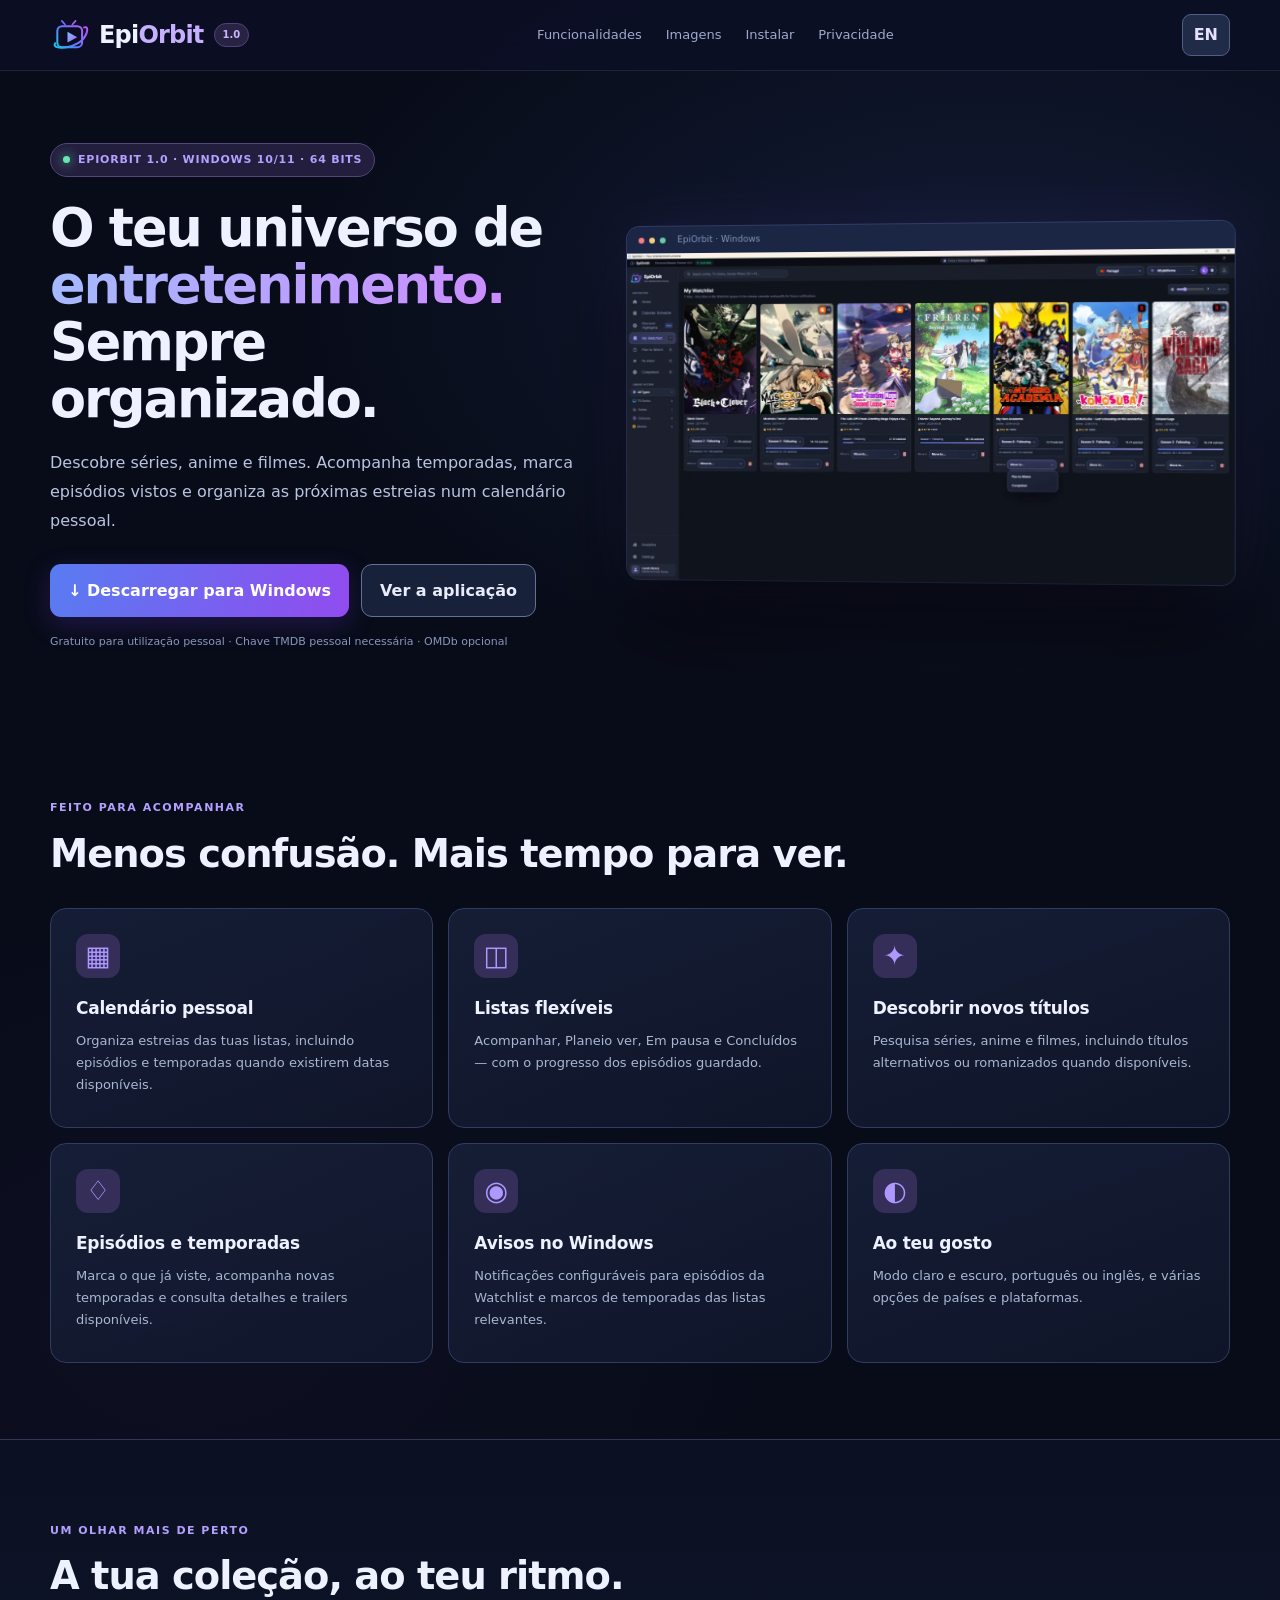
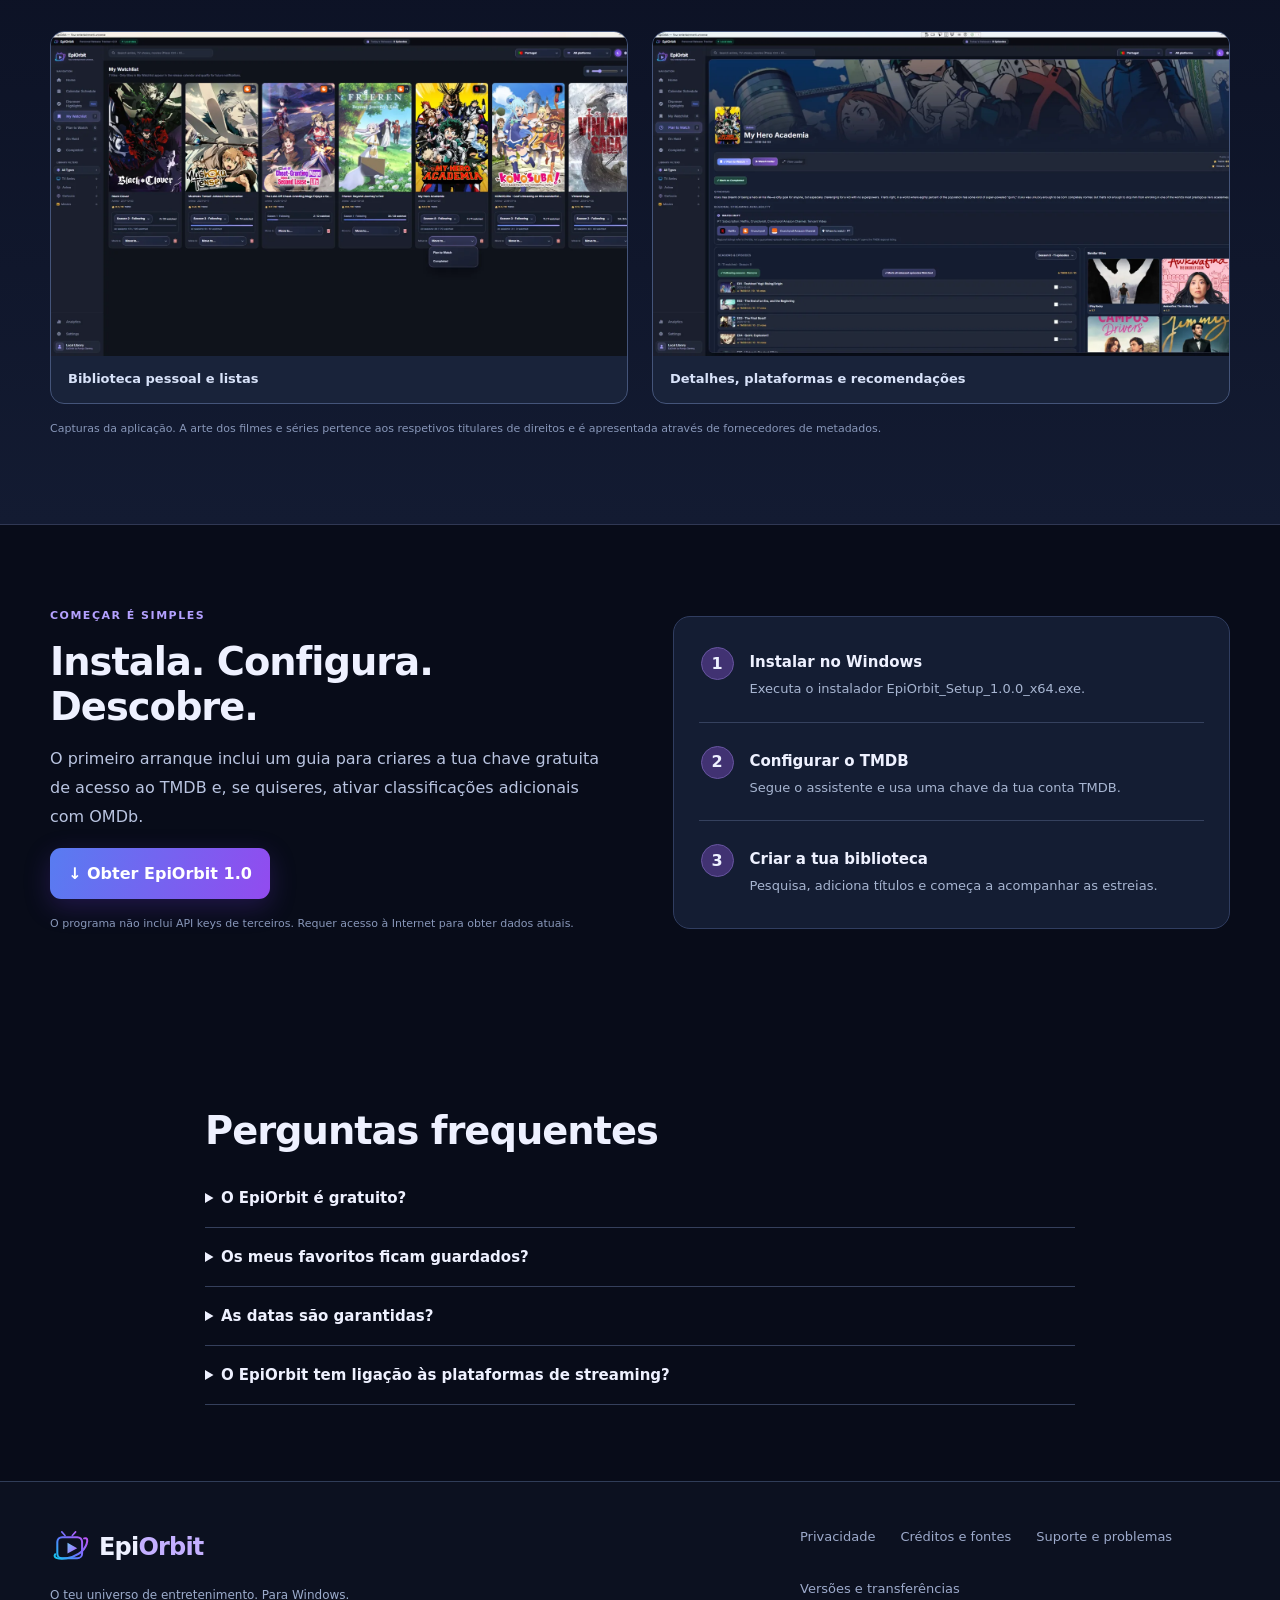
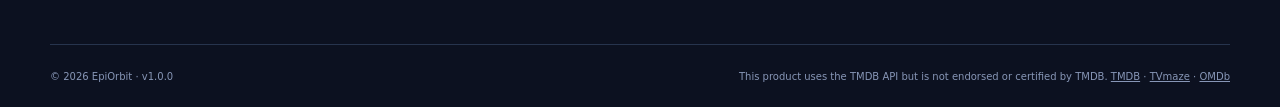
==== site/index.html @ d6f92362 "EpiOrbit 1.0 public landing page" ====
<!doctype html>
<html lang="pt-PT">
<head>
  <meta charset="utf-8">
  <meta name="viewport" content="width=device-width,initial-scale=1">
  <meta name="description" content="EpiOrbit 1.0 — calendário de estreias e organização de séries, anime e filmes para Windows.">
  <meta name="theme-color" content="#0b1021">
  <meta property="og:title" content="EpiOrbit 1.0 — O teu universo de entretenimento">
  <meta property="og:description" content="Séries, anime, filmes e calendário de estreias num só lugar. Para Windows.">
  <meta property="og:type" content="website">
  <meta property="og:image" content="assets/app-1.webp">
  <title>EpiOrbit 1.0 — TV, séries, anime e filmes</title>
  <link rel="icon" href="assets/epiorbit-icon.png">
  <link rel="stylesheet" href="style.css">
</head>
<body>
<a class="skip" href="#main" data-pt="Saltar para o conteúdo" data-en="Skip to content">Saltar para o conteúdo</a>
<header class="header">
  <div class="container bar">
    <a href="./" class="brand" aria-label="EpiOrbit"><img src="assets/epiorbit-mark.svg" alt=""><span>Epi<span class="orbit">Orbit</span></span><span class="vtag">1.0</span></a>
    <nav aria-label="Menu"><a href="#funcionalidades" data-pt="Funcionalidades" data-en="Features">Funcionalidades</a><a href="#galeria" data-pt="Imagens" data-en="Screenshots">Imagens</a><a href="#instalar" data-pt="Instalar" data-en="Install">Instalar</a><a href="privacy.html" data-pt="Privacidade" data-en="Privacy">Privacidade</a></nav>
    <button id="lang" class="lang" aria-label="Switch language">EN</button>
  </div>
</header>
<main id="main">
  <section class="hero container">
    <div class="hero-copy">
      <span class="eyebrow"><span class="dot"></span><span data-pt="EpiOrbit 1.0 · Windows 10/11 · 64 bits" data-en="EpiOrbit 1.0 · Windows 10/11 · 64-bit">EpiOrbit 1.0 · Windows 10/11 · 64 bits</span></span>
      <h1 data-pt="O teu universo de <em>entretenimento.</em> Sempre organizado." data-en="Your entertainment universe. <em>Always organized.</em>">O teu universo de <em>entretenimento.</em> Sempre organizado.</h1>
      <p class="lead" data-pt="Descobre séries, anime e filmes. Acompanha temporadas, marca episódios vistos e organiza as próximas estreias num calendário pessoal." data-en="Discover TV series, anime and movies. Track seasons, mark episodes as watched and organize upcoming releases in your personal calendar.">Descobre séries, anime e filmes. Acompanha temporadas, marca episódios vistos e organiza as próximas estreias num calendário pessoal.</p>
      <div class="cta"><a class="btn primary" id="download" href="https://github.com/pympzhub/epiorbit-download/releases/download/v1.0.0/EpiOrbit_Setup_1.0.0_x64.exe" data-pt="↓ Descarregar para Windows" data-en="↓ Download for Windows">↓ Descarregar para Windows</a><a class="btn ghost" href="#galeria" data-pt="Ver a aplicação" data-en="Explore the app">Ver a aplicação</a></div>
      <p class="secondary" data-pt="Gratuito para utilização pessoal · Chave TMDB pessoal necessária · OMDb opcional" data-en="Free for personal use · Personal TMDB key required · OMDb optional">Gratuito para utilização pessoal · Chave TMDB pessoal necessária · OMDb opcional</p>
    </div>
    <div class="hero-shot"><div class="shot-chrome"><i></i><i></i><i></i><span>EpiOrbit · Windows</span></div><img src="assets/app-1.webp" alt="Captura real do EpiOrbit no modo escuro, com a biblioteca de séries e anime"></div>
  </section>
  <section id="funcionalidades" class="section container">
    <div class="section-head"><span class="section-label" data-pt="FEITO PARA ACOMPANHAR" data-en="BUILT TO KEEP TRACK">FEITO PARA ACOMPANHAR</span><h2 data-pt="Menos confusão. Mais tempo para ver." data-en="Less searching. More watching.">Menos confusão. Mais tempo para ver.</h2></div>
    <div class="features">
      <article><div class="ico">▦</div><h3 data-pt="Calendário pessoal" data-en="Personal calendar">Calendário pessoal</h3><p data-pt="Organiza estreias das tuas listas, incluindo episódios e temporadas quando existirem datas disponíveis." data-en="See upcoming releases from your lists, including episodes and seasons when dates are available.">Organiza estreias das tuas listas, incluindo episódios e temporadas quando existirem datas disponíveis.</p></article>
      <article><div class="ico">◫</div><h3 data-pt="Listas flexíveis" data-en="Flexible lists">Listas flexíveis</h3><p data-pt="Acompanhar, Planeio ver, Em pausa e Concluídos — com o progresso dos episódios guardado." data-en="Watching, Plan to Watch, On Hold and Completed — with your episode progress saved.">Acompanhar, Planeio ver, Em pausa e Concluídos — com o progresso dos episódios guardado.</p></article>
      <article><div class="ico">✦</div><h3 data-pt="Descobrir novos títulos" data-en="Discover new titles">Descobrir novos títulos</h3><p data-pt="Pesquisa séries, anime e filmes, incluindo títulos alternativos ou romanizados quando disponíveis." data-en="Search TV, anime and movies, including alternative and romanized titles when available.">Pesquisa séries, anime e filmes, incluindo títulos alternativos ou romanizados quando disponíveis.</p></article>
      <article><div class="ico">♢</div><h3 data-pt="Episódios e temporadas" data-en="Episodes and seasons">Episódios e temporadas</h3><p data-pt="Marca o que já viste, acompanha novas temporadas e consulta detalhes e trailers disponíveis." data-en="Mark watched episodes, follow new seasons and explore available details and trailers.">Marca o que já viste, acompanha novas temporadas e consulta detalhes e trailers disponíveis.</p></article>
      <article><div class="ico">◉</div><h3 data-pt="Avisos no Windows" data-en="Windows alerts">Avisos no Windows</h3><p data-pt="Notificações configuráveis para episódios da Watchlist e marcos de temporadas das listas relevantes." data-en="Configurable notifications for Watchlist episodes and season milestones in supported lists.">Notificações configuráveis para episódios da Watchlist e marcos de temporadas das listas relevantes.</p></article>
      <article><div class="ico">◐</div><h3 data-pt="Ao teu gosto" data-en="Made for you">Ao teu gosto</h3><p data-pt="Modo claro e escuro, português ou inglês, e várias opções de países e plataformas." data-en="Light and dark modes, Portuguese or English, plus multiple country and platform options.">Modo claro e escuro, português ou inglês, e várias opções de países e plataformas.</p></article>
    </div>
  </section>
  <section id="galeria" class="section showcase"><div class="container"><div class="section-head"><span class="section-label" data-pt="UM OLHAR MAIS DE PERTO" data-en="A CLOSER LOOK">UM OLHAR MAIS DE PERTO</span><h2 data-pt="A tua coleção, ao teu ritmo." data-en="Your collection, your pace.">A tua coleção, ao teu ritmo.</h2></div><div class="gallery"><figure><img src="assets/app-1.webp" alt="Biblioteca no EpiOrbit em modo escuro" loading="lazy"><figcaption data-pt="Biblioteca pessoal e listas" data-en="Your library and lists">Biblioteca pessoal e listas</figcaption></figure><figure><img src="assets/app-2.webp" alt="Detalhes de um título no EpiOrbit, com plataformas e títulos semelhantes" loading="lazy"><figcaption data-pt="Detalhes, plataformas e recomendações" data-en="Details, platforms and recommendations">Detalhes, plataformas e recomendações</figcaption></figure></div><p class="secondary" data-pt="Capturas da aplicação. A arte dos filmes e séries pertence aos respetivos titulares de direitos e é apresentada através de fornecedores de metadados." data-en="App screenshots. Movie and TV artwork belongs to its respective rights holders and is displayed using metadata providers.">Capturas da aplicação. A arte dos filmes e séries pertence aos respetivos titulares de direitos e é apresentada através de fornecedores de metadados.</p></div></section>
  <section id="instalar" class="section container"><div class="install-grid"><div><span class="section-label" data-pt="COMEÇAR É SIMPLES" data-en="GET STARTED">COMEÇAR É SIMPLES</span><h2 data-pt="Instala. Configura. Descobre." data-en="Install. Set up. Discover.">Instala. Configura. Descobre.</h2><p class="lead" data-pt="O primeiro arranque inclui um guia para criares a tua chave gratuita de acesso ao TMDB e, se quiseres, ativar classificações adicionais com OMDb." data-en="First launch includes a guide to get your free TMDB access key and optionally enable extra ratings through OMDb.">O primeiro arranque inclui um guia para criares a tua chave gratuita de acesso ao TMDB e, se quiseres, ativar classificações adicionais com OMDb.</p><a class="btn primary" href="https://github.com/pympzhub/epiorbit-download/releases/download/v1.0.0/EpiOrbit_Setup_1.0.0_x64.exe" data-pt="↓ Obter EpiOrbit 1.0" data-en="↓ Get EpiOrbit 1.0">↓ Obter EpiOrbit 1.0</a><p class="secondary" data-pt="O programa não inclui API keys de terceiros. Requer acesso à Internet para obter dados atuais." data-en="Third-party API keys are not bundled. Internet access is needed for current data.">O programa não inclui API keys de terceiros. Requer acesso à Internet para obter dados atuais.</p></div><ol class="steps"><li><strong data-pt="Instalar no Windows" data-en="Install on Windows">Instalar no Windows</strong><span data-pt="Executa o instalador EpiOrbit_Setup_1.0.0_x64.exe." data-en="Run EpiOrbit_Setup_1.0.0_x64.exe.">Executa o instalador EpiOrbit_Setup_1.0.0_x64.exe.</span></li><li><strong data-pt="Configurar o TMDB" data-en="Set up TMDB">Configurar o TMDB</strong><span data-pt="Segue o assistente e usa uma chave da tua conta TMDB." data-en="Follow the setup guide using a key from your own TMDB account.">Segue o assistente e usa uma chave da tua conta TMDB.</span></li><li><strong data-pt="Criar a tua biblioteca" data-en="Build your library">Criar a tua biblioteca</strong><span data-pt="Pesquisa, adiciona títulos e começa a acompanhar as estreias." data-en="Search, save titles and start tracking releases.">Pesquisa, adiciona títulos e começa a acompanhar as estreias.</span></li></ol></div></section>
  <section class="section container"><div class="faq"><h2 data-pt="Perguntas frequentes" data-en="Frequently asked questions">Perguntas frequentes</h2><details><summary data-pt="O EpiOrbit é gratuito?" data-en="Is EpiOrbit free?">O EpiOrbit é gratuito?</summary><p data-pt="Esta versão é disponibilizada gratuitamente para utilização pessoal e não comercial. O acesso às APIs tem condições próprias; a chave TMDB é criada pelo utilizador." data-en="This version is offered free for personal, non-commercial use. API providers have their own terms; users obtain their own TMDB key.">Esta versão é disponibilizada gratuitamente para utilização pessoal e não comercial. O acesso às APIs tem condições próprias; a chave TMDB é criada pelo utilizador.</p></details><details><summary data-pt="Os meus favoritos ficam guardados?" data-en="Are my lists saved?">Os meus favoritos ficam guardados?</summary><p data-pt="As listas e o progresso são guardados localmente no Windows. É recomendável fazer cópias de segurança antes de mudar de computador." data-en="Lists and progress are stored locally on Windows. Make a backup before switching computers.">As listas e o progresso são guardados localmente no Windows. É recomendável fazer cópias de segurança antes de mudar de computador.</p></details><details><summary data-pt="As datas são garantidas?" data-en="Are release dates guaranteed?">As datas são garantidas?</summary><p data-pt="Não. As datas e a disponibilidade dependem dos fornecedores de dados e podem mudar. O país selecionado não garante acesso ao conteúdo em todas as plataformas." data-en="No. Dates and availability rely on external metadata providers and can change. Selecting a country does not guarantee availability on every platform.">Não. As datas e a disponibilidade dependem dos fornecedores de dados e podem mudar. O país selecionado não garante acesso ao conteúdo em todas as plataformas.</p></details><details><summary data-pt="O EpiOrbit tem ligação às plataformas de streaming?" data-en="Does EpiOrbit connect to streaming subscriptions?">O EpiOrbit tem ligação às plataformas de streaming?</summary><p data-pt="A aplicação mostra informação de disponibilidade, mas não substitui as subscrições, não faz streaming de conteúdos e não contorna restrições regionais." data-en="The app displays availability information, but it does not replace subscriptions, stream content or bypass regional restrictions.">A aplicação mostra informação de disponibilidade, mas não substitui as subscrições, não faz streaming de conteúdos e não contorna restrições regionais.</p></details></div></section>
</main>
<footer class="footer"><div class="container footer-grid"><div><a href="./" class="brand"><img src="assets/epiorbit-mark.svg" alt=""><span>Epi<span class="orbit">Orbit</span></span></a><p data-pt="O teu universo de entretenimento. Para Windows." data-en="Your entertainment universe. For Windows.">O teu universo de entretenimento. Para Windows.</p></div><div class="footer-links"><a href="privacy.html" data-pt="Privacidade" data-en="Privacy">Privacidade</a><a href="credits.html" data-pt="Créditos e fontes" data-en="Credits and sources">Créditos e fontes</a><a href="https://github.com/pympzhub/epiorbit-download/issues" data-pt="Suporte e problemas" data-en="Support and issues">Suporte e problemas</a><a href="https://github.com/pympzhub/epiorbit-download/releases/tag/v1.0.0" data-pt="Versões e transferências" data-en="Releases and downloads">Versões e transferências</a></div></div><div class="container bottom"><small>© 2026 EpiOrbit · v1.0.0</small><small>This product uses the TMDB API but is not endorsed or certified by TMDB. <a href="https://www.themoviedb.org">TMDB</a> · <a href="https://www.tvmaze.com/api">TVmaze</a> · <a href="https://www.omdbapi.com/">OMDb</a></small></div></footer>
<script src="main.js"></script>
</body></html>
---- site/style.css ----
:root{--bg:#080c19;--surface:#121a30;--surface2:#1a2340;--border:#303d60;--text:#eef1ff;--muted:#9daacb;--violet:#a475ff;--blue:#648cff;--green:#66e8b3}*{box-sizing:border-box}html{scroll-behavior:smooth}body{margin:0;font-family:Inter,system-ui,-apple-system,'Segoe UI',sans-serif;color:var(--text);background:radial-gradient(ellipse 700px 400px at 77% 9%,#23315d65,transparent),radial-gradient(ellipse 600px 420px at 15% 40%,#241a4433,transparent),var(--bg);line-height:1.6}a{color:inherit;text-decoration:none}button{font:inherit;cursor:pointer}.container{width:min(1180px,calc(100% - 44px));margin:auto}.skip{position:absolute;left:-10000px}.skip:focus{left:20px;top:20px;z-index:100;background:white;color:black;padding:12px}.header{position:sticky;top:0;z-index:30;background:#0c1025ed;border-bottom:1px solid #ffffff16;backdrop-filter:blur(18px)}.bar{height:70px;display:flex;justify-content:space-between;align-items:center;gap:28px}.brand{display:inline-flex;align-items:center;gap:10px;font-size:24px;font-weight:800;letter-spacing:-.8px;white-space:nowrap}.brand img{width:39px;height:39px;object-fit:contain}.orbit{color:#c4b0ff}.vtag{font-size:10px;padding:3px 8px;border:1px solid #4c4478;border-radius:50px;background:#292343;color:#c9b6ff;letter-spacing:0}nav{display:flex;gap:24px}nav a,.footer-links a{font-size:13px;color:var(--muted)}nav a:hover,.footer-links a:hover{color:#fff}.lang{background:#202b48;color:#e6e0ff;border:1px solid #515d85;border-radius:9px;padding:7px 11px;font-weight:750}.hero{min-height:565px;padding-top:72px;padding-bottom:55px;display:grid;grid-template-columns:1fr 1.15fr;align-items:center;gap:42px}.eyebrow,.section-label{color:#b4a1ff;text-transform:uppercase;letter-spacing:1.5px;font-weight:750;font-size:11px}.eyebrow{display:inline-flex;align-items:center;gap:8px;border:1px solid #514676;background:#241e3e;padding:7px 12px;border-radius:30px;letter-spacing:.8px}.dot{width:7px;height:7px;background:var(--green);box-shadow:0 0 12px var(--green);border-radius:50%}h1{font-size:clamp(38px,4.1vw,65px);line-height:1.09;letter-spacing:-2px;margin:22px 0 22px}h1 em{font-style:normal;background:linear-gradient(110deg,#a3bbff,#cd8aff);background-clip:text;-webkit-background-clip:text;color:transparent}h2{font-size:clamp(27px,3vw,41px);line-height:1.18;letter-spacing:-1px;margin:12px 0 16px}h3{letter-spacing:-.25px}.lead{color:#b9c4e0;font-size:16px;line-height:1.8;max-width:600px}.cta{display:flex;gap:12px;flex-wrap:wrap;margin:28px 0 12px}.btn{border-radius:11px;padding:13px 18px;font-weight:760;display:inline-flex;align-items:center;justify-content:center;gap:8px;min-height:47px}.btn.primary{background:linear-gradient(108deg,#587cf1,#924bef);color:white;box-shadow:0 8px 26px #6434cf44}.btn.primary:hover{filter:brightness(1.15)}.btn.ghost{border:1px solid #637293;background:#17213a;color:#e9ecfc}.btn.ghost:hover{background:#263457}.secondary{font-size:11px;color:#8897b9;margin-top:16px}.hero-shot{position:relative;transform:perspective(1200px) rotateY(-4deg);box-shadow:0 45px 85px #0009,0 0 0 1px #586bb077,0 0 65px #5d4db52c;border-radius:13px;overflow:hidden;background:#111a30}.hero-shot img{width:100%;display:block;max-height:395px;object-fit:cover;object-position:0 0}.shot-chrome{height:27px;display:flex;align-items:center;gap:5px;padding:0 12px;background:#1b2644;color:#8595b9;font-size:9px}.shot-chrome i{width:6px;height:6px;border-radius:50%;background:#8191b7}.shot-chrome i:first-child{background:#fa7c86}.shot-chrome i:nth-child(2){background:#f7cd7d}.shot-chrome i:nth-child(3){background:#6ccba1}.shot-chrome span{margin-left:7px}.section{padding-top:76px;padding-bottom:76px}.section-head{margin-bottom:32px}.features{display:grid;grid-template-columns:repeat(3,minmax(0,1fr));gap:15px}.features article{background:linear-gradient(160deg,#1a2440bb,#11182ebf);border:1px solid var(--border);border-radius:16px;padding:25px;min-height:220px}.features article:hover{border-color:#786cb1}.ico{font-size:27px;color:#ae98ff;display:flex;width:44px;height:44px;align-items:center;justify-content:center;background:#342e59;border-radius:12px}.features h3{margin:17px 0 8px;font-size:17px}.features p{color:#a9b7d1;font-size:13px;line-height:1.7;margin:0}.showcase{background:linear-gradient(180deg,#0b1022,#131b32);border-top:1px solid #303854;border-bottom:1px solid #303854}.gallery{display:grid;grid-template-columns:1fr 1fr;gap:24px}.gallery figure{border:1px solid #445479;border-radius:14px;overflow:hidden;background:#19233a;margin:0}.gallery img{width:100%;aspect-ratio:16/9;object-fit:cover;object-position:top left;display:block}.gallery figcaption{font-weight:650;color:#d8e2f9;font-size:13px;padding:13px 17px}.install-grid{display:grid;grid-template-columns:1fr 1fr;gap:65px;align-items:center}.steps{list-style:none;margin:0;padding:25px;background:#141d33;border:1px solid var(--border);border-radius:17px;counter-reset:step}.steps li{counter-increment:step;display:flex;flex-direction:column;position:relative;padding:8px 4px 22px 51px;margin:0 0 18px;border-bottom:1px solid #35415e}.steps li:last-child{margin:0;padding-bottom:6px;border:0}.steps li:before{content:counter(step);position:absolute;top:5px;left:2px;border:1px solid #6855a1;background:#413272;width:31px;height:31px;border-radius:50%;display:grid;place-items:center;font-weight:750}.steps strong{font-size:15px}.steps span{font-size:13px;color:#a7b5d1;margin-top:5px}.faq{max-width:870px;margin:0 auto}.faq details{border-bottom:1px solid #35405c;padding:17px 0}.faq summary{cursor:pointer;font-size:15px;font-weight:650}.faq p{color:#abbad5;font-size:13px;line-height:1.8}.footer{border-top:1px solid #303d58;background:#0c1120;padding:45px 0 22px}.footer-grid{display:flex;justify-content:space-between;gap:40px}.footer-grid p{font-size:12px;color:#9caccc}.footer-links{display:flex;align-items:flex-start;flex-wrap:wrap;gap:14px 25px;max-width:430px}.bottom{padding-top:24px;margin-top:27px;border-top:1px solid #27344d;display:flex;justify-content:space-between;gap:16px;color:#8796b6;flex-wrap:wrap}.bottom small{font-size:10px}.bottom a{text-decoration:underline}.legal{max-width:900px;margin:55px auto 90px;padding:0 25px}.legal section{margin-top:30px;padding:25px;border:1px solid #374365;background:#161f36;border-radius:13px}.legal p,.legal li{font-size:14px;color:#b6c1df;line-height:1.8}.legal a{color:#b6a5ff;text-decoration:underline}.legal h2{font-size:21px}.callout{padding:13px;background:#29223b;border:1px solid #5a4778;border-radius:8px}.backlink{font-size:13px;color:#bdaaff}@media(max-width:980px){.bar{gap:14px}nav{gap:10px}nav a{font-size:11px}.hero{grid-template-columns:1fr;padding-top:45px}.hero-shot{transform:none}.features{grid-template-columns:repeat(2,minmax(0,1fr))}.install-grid{gap:25px}}@media(max-width:640px){.container{width:min(100% - 30px,1180px)}.bar{height:auto;min-height:63px;flex-wrap:wrap;padding:10px 0}nav{order:3;width:100%;overflow:auto;white-space:nowrap;padding:5px 0;gap:15px}.hero{padding:45px 0}.features,.gallery,.install-grid{grid-template-columns:1fr}.features article{min-height:0;padding:20px}.section{padding:48px 0}.hero-shot img{max-height:300px}.footer-grid{flex-direction:column}.footer-links{gap:12px}.btn{width:100%}.cta{flex-direction:column}}
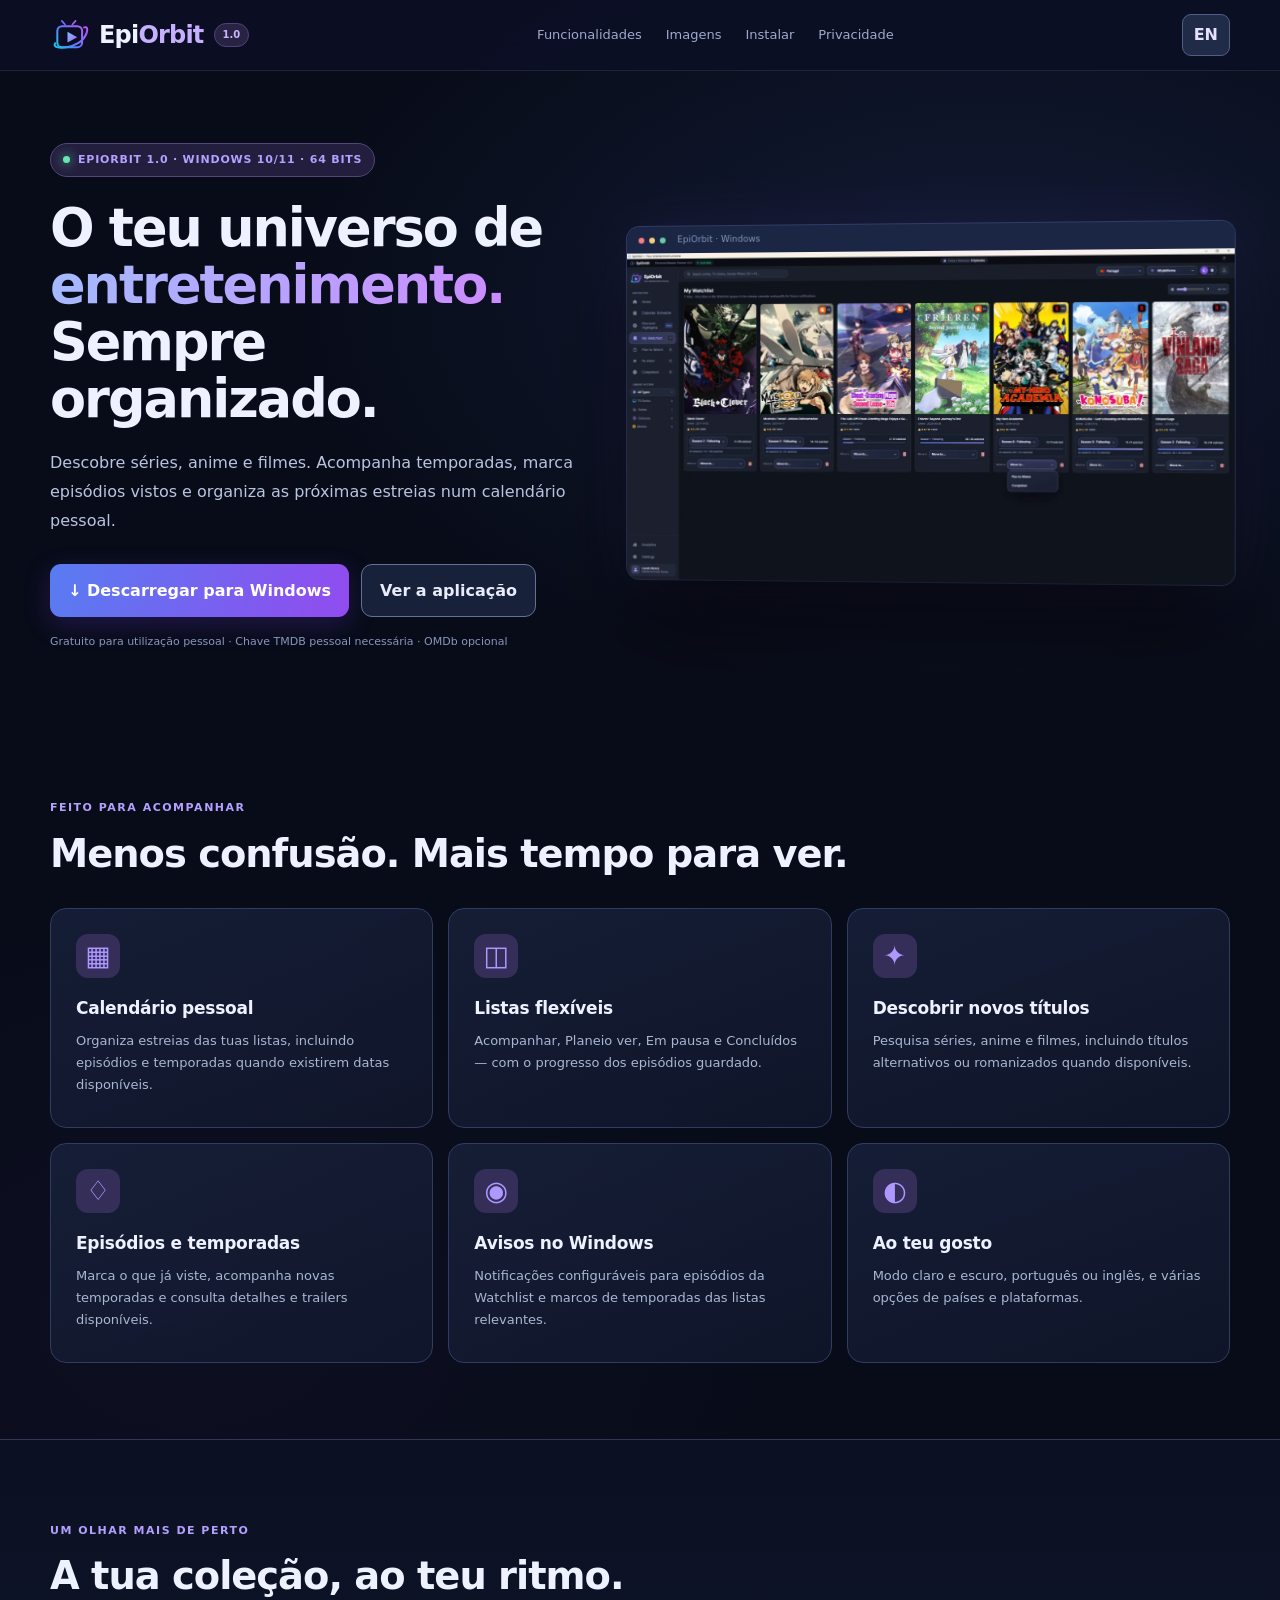
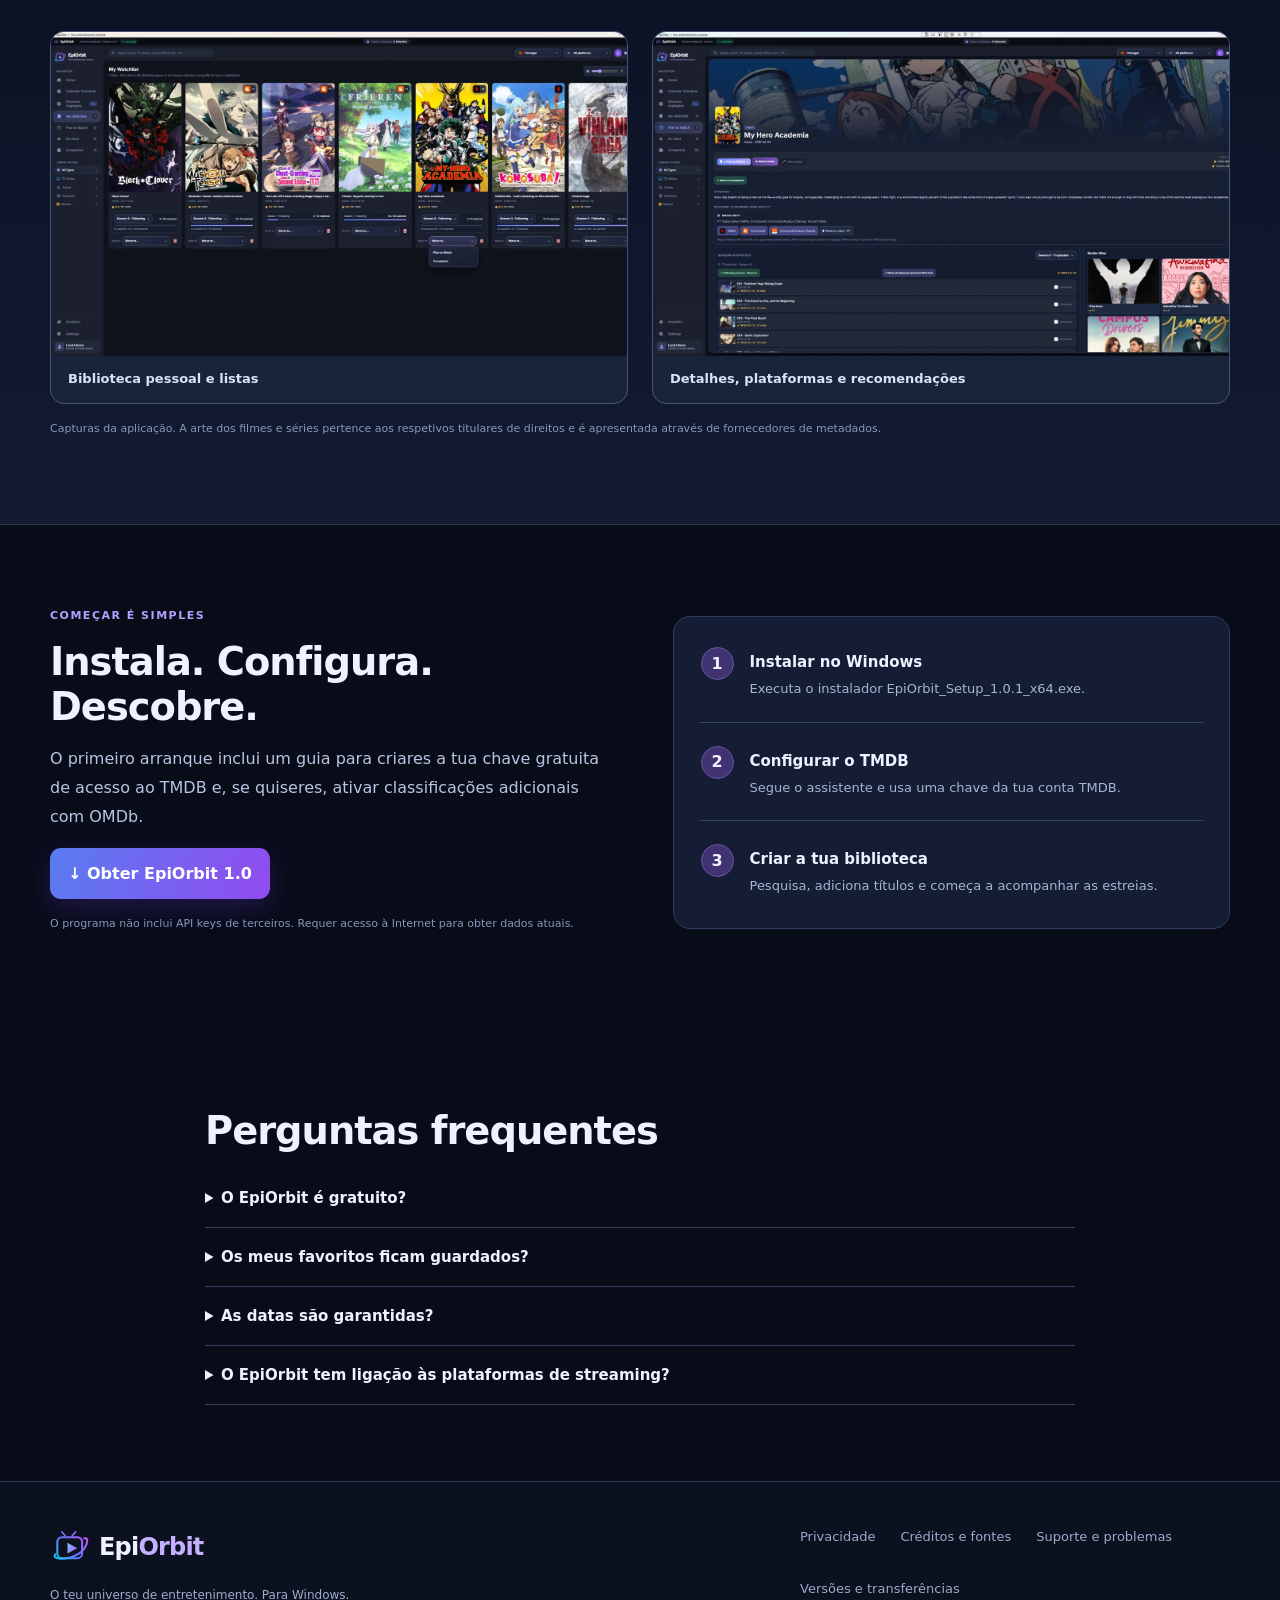
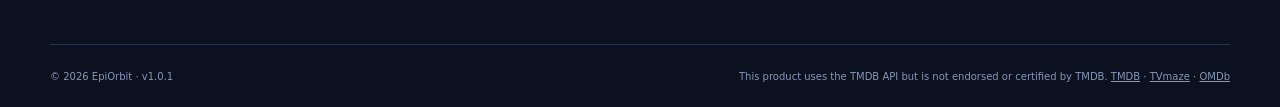
==== commit 9fb554dd: "EpiOrbit 1.0.1 (windows): pagina, notas e documentacao" ====
--- a/site/index.html
+++ b/site/index.html
@@ -1,53 +1,53 @@
-<!doctype html>
-<html lang="pt-PT">
-<head>
-  <meta charset="utf-8">
-  <meta name="viewport" content="width=device-width,initial-scale=1">
-  <meta name="description" content="EpiOrbit 1.0 — calendário de estreias e organização de séries, anime e filmes para Windows.">
-  <meta name="theme-color" content="#0b1021">
-  <meta property="og:title" content="EpiOrbit 1.0 — O teu universo de entretenimento">
-  <meta property="og:description" content="Séries, anime, filmes e calendário de estreias num só lugar. Para Windows.">
-  <meta property="og:type" content="website">
-  <meta property="og:image" content="assets/app-1.webp">
-  <title>EpiOrbit 1.0 — TV, séries, anime e filmes</title>
-  <link rel="icon" href="assets/epiorbit-icon.png">
-  <link rel="stylesheet" href="style.css">
-</head>
-<body>
-<a class="skip" href="#main" data-pt="Saltar para o conteúdo" data-en="Skip to content">Saltar para o conteúdo</a>
-<header class="header">
-  <div class="container bar">
-    <a href="./" class="brand" aria-label="EpiOrbit"><img src="assets/epiorbit-mark.svg" alt=""><span>Epi<span class="orbit">Orbit</span></span><span class="vtag">1.0</span></a>
-    <nav aria-label="Menu"><a href="#funcionalidades" data-pt="Funcionalidades" data-en="Features">Funcionalidades</a><a href="#galeria" data-pt="Imagens" data-en="Screenshots">Imagens</a><a href="#instalar" data-pt="Instalar" data-en="Install">Instalar</a><a href="privacy.html" data-pt="Privacidade" data-en="Privacy">Privacidade</a></nav>
-    <button id="lang" class="lang" aria-label="Switch language">EN</button>
-  </div>
-</header>
-<main id="main">
-  <section class="hero container">
-    <div class="hero-copy">
-      <span class="eyebrow"><span class="dot"></span><span data-pt="EpiOrbit 1.0 · Windows 10/11 · 64 bits" data-en="EpiOrbit 1.0 · Windows 10/11 · 64-bit">EpiOrbit 1.0 · Windows 10/11 · 64 bits</span></span>
-      <h1 data-pt="O teu universo de <em>entretenimento.</em> Sempre organizado." data-en="Your entertainment universe. <em>Always organized.</em>">O teu universo de <em>entretenimento.</em> Sempre organizado.</h1>
-      <p class="lead" data-pt="Descobre séries, anime e filmes. Acompanha temporadas, marca episódios vistos e organiza as próximas estreias num calendário pessoal." data-en="Discover TV series, anime and movies. Track seasons, mark episodes as watched and organize upcoming releases in your personal calendar.">Descobre séries, anime e filmes. Acompanha temporadas, marca episódios vistos e organiza as próximas estreias num calendário pessoal.</p>
-      <div class="cta"><a class="btn primary" id="download" href="https://github.com/pympzhub/epiorbit-download/releases/download/v1.0.0/EpiOrbit_Setup_1.0.0_x64.exe" data-pt="↓ Descarregar para Windows" data-en="↓ Download for Windows">↓ Descarregar para Windows</a><a class="btn ghost" href="#galeria" data-pt="Ver a aplicação" data-en="Explore the app">Ver a aplicação</a></div>
-      <p class="secondary" data-pt="Gratuito para utilização pessoal · Chave TMDB pessoal necessária · OMDb opcional" data-en="Free for personal use · Personal TMDB key required · OMDb optional">Gratuito para utilização pessoal · Chave TMDB pessoal necessária · OMDb opcional</p>
-    </div>
-    <div class="hero-shot"><div class="shot-chrome"><i></i><i></i><i></i><span>EpiOrbit · Windows</span></div><img src="assets/app-1.webp" alt="Captura real do EpiOrbit no modo escuro, com a biblioteca de séries e anime"></div>
-  </section>
-  <section id="funcionalidades" class="section container">
-    <div class="section-head"><span class="section-label" data-pt="FEITO PARA ACOMPANHAR" data-en="BUILT TO KEEP TRACK">FEITO PARA ACOMPANHAR</span><h2 data-pt="Menos confusão. Mais tempo para ver." data-en="Less searching. More watching.">Menos confusão. Mais tempo para ver.</h2></div>
-    <div class="features">
-      <article><div class="ico">▦</div><h3 data-pt="Calendário pessoal" data-en="Personal calendar">Calendário pessoal</h3><p data-pt="Organiza estreias das tuas listas, incluindo episódios e temporadas quando existirem datas disponíveis." data-en="See upcoming releases from your lists, including episodes and seasons when dates are available.">Organiza estreias das tuas listas, incluindo episódios e temporadas quando existirem datas disponíveis.</p></article>
-      <article><div class="ico">◫</div><h3 data-pt="Listas flexíveis" data-en="Flexible lists">Listas flexíveis</h3><p data-pt="Acompanhar, Planeio ver, Em pausa e Concluídos — com o progresso dos episódios guardado." data-en="Watching, Plan to Watch, On Hold and Completed — with your episode progress saved.">Acompanhar, Planeio ver, Em pausa e Concluídos — com o progresso dos episódios guardado.</p></article>
-      <article><div class="ico">✦</div><h3 data-pt="Descobrir novos títulos" data-en="Discover new titles">Descobrir novos títulos</h3><p data-pt="Pesquisa séries, anime e filmes, incluindo títulos alternativos ou romanizados quando disponíveis." data-en="Search TV, anime and movies, including alternative and romanized titles when available.">Pesquisa séries, anime e filmes, incluindo títulos alternativos ou romanizados quando disponíveis.</p></article>
-      <article><div class="ico">♢</div><h3 data-pt="Episódios e temporadas" data-en="Episodes and seasons">Episódios e temporadas</h3><p data-pt="Marca o que já viste, acompanha novas temporadas e consulta detalhes e trailers disponíveis." data-en="Mark watched episodes, follow new seasons and explore available details and trailers.">Marca o que já viste, acompanha novas temporadas e consulta detalhes e trailers disponíveis.</p></article>
-      <article><div class="ico">◉</div><h3 data-pt="Avisos no Windows" data-en="Windows alerts">Avisos no Windows</h3><p data-pt="Notificações configuráveis para episódios da Watchlist e marcos de temporadas das listas relevantes." data-en="Configurable notifications for Watchlist episodes and season milestones in supported lists.">Notificações configuráveis para episódios da Watchlist e marcos de temporadas das listas relevantes.</p></article>
-      <article><div class="ico">◐</div><h3 data-pt="Ao teu gosto" data-en="Made for you">Ao teu gosto</h3><p data-pt="Modo claro e escuro, português ou inglês, e várias opções de países e plataformas." data-en="Light and dark modes, Portuguese or English, plus multiple country and platform options.">Modo claro e escuro, português ou inglês, e várias opções de países e plataformas.</p></article>
-    </div>
-  </section>
-  <section id="galeria" class="section showcase"><div class="container"><div class="section-head"><span class="section-label" data-pt="UM OLHAR MAIS DE PERTO" data-en="A CLOSER LOOK">UM OLHAR MAIS DE PERTO</span><h2 data-pt="A tua coleção, ao teu ritmo." data-en="Your collection, your pace.">A tua coleção, ao teu ritmo.</h2></div><div class="gallery"><figure><img src="assets/app-1.webp" alt="Biblioteca no EpiOrbit em modo escuro" loading="lazy"><figcaption data-pt="Biblioteca pessoal e listas" data-en="Your library and lists">Biblioteca pessoal e listas</figcaption></figure><figure><img src="assets/app-2.webp" alt="Detalhes de um título no EpiOrbit, com plataformas e títulos semelhantes" loading="lazy"><figcaption data-pt="Detalhes, plataformas e recomendações" data-en="Details, platforms and recommendations">Detalhes, plataformas e recomendações</figcaption></figure></div><p class="secondary" data-pt="Capturas da aplicação. A arte dos filmes e séries pertence aos respetivos titulares de direitos e é apresentada através de fornecedores de metadados." data-en="App screenshots. Movie and TV artwork belongs to its respective rights holders and is displayed using metadata providers.">Capturas da aplicação. A arte dos filmes e séries pertence aos respetivos titulares de direitos e é apresentada através de fornecedores de metadados.</p></div></section>
-  <section id="instalar" class="section container"><div class="install-grid"><div><span class="section-label" data-pt="COMEÇAR É SIMPLES" data-en="GET STARTED">COMEÇAR É SIMPLES</span><h2 data-pt="Instala. Configura. Descobre." data-en="Install. Set up. Discover.">Instala. Configura. Descobre.</h2><p class="lead" data-pt="O primeiro arranque inclui um guia para criares a tua chave gratuita de acesso ao TMDB e, se quiseres, ativar classificações adicionais com OMDb." data-en="First launch includes a guide to get your free TMDB access key and optionally enable extra ratings through OMDb.">O primeiro arranque inclui um guia para criares a tua chave gratuita de acesso ao TMDB e, se quiseres, ativar classificações adicionais com OMDb.</p><a class="btn primary" href="https://github.com/pympzhub/epiorbit-download/releases/download/v1.0.0/EpiOrbit_Setup_1.0.0_x64.exe" data-pt="↓ Obter EpiOrbit 1.0" data-en="↓ Get EpiOrbit 1.0">↓ Obter EpiOrbit 1.0</a><p class="secondary" data-pt="O programa não inclui API keys de terceiros. Requer acesso à Internet para obter dados atuais." data-en="Third-party API keys are not bundled. Internet access is needed for current data.">O programa não inclui API keys de terceiros. Requer acesso à Internet para obter dados atuais.</p></div><ol class="steps"><li><strong data-pt="Instalar no Windows" data-en="Install on Windows">Instalar no Windows</strong><span data-pt="Executa o instalador EpiOrbit_Setup_1.0.0_x64.exe." data-en="Run EpiOrbit_Setup_1.0.0_x64.exe.">Executa o instalador EpiOrbit_Setup_1.0.0_x64.exe.</span></li><li><strong data-pt="Configurar o TMDB" data-en="Set up TMDB">Configurar o TMDB</strong><span data-pt="Segue o assistente e usa uma chave da tua conta TMDB." data-en="Follow the setup guide using a key from your own TMDB account.">Segue o assistente e usa uma chave da tua conta TMDB.</span></li><li><strong data-pt="Criar a tua biblioteca" data-en="Build your library">Criar a tua biblioteca</strong><span data-pt="Pesquisa, adiciona títulos e começa a acompanhar as estreias." data-en="Search, save titles and start tracking releases.">Pesquisa, adiciona títulos e começa a acompanhar as estreias.</span></li></ol></div></section>
-  <section class="section container"><div class="faq"><h2 data-pt="Perguntas frequentes" data-en="Frequently asked questions">Perguntas frequentes</h2><details><summary data-pt="O EpiOrbit é gratuito?" data-en="Is EpiOrbit free?">O EpiOrbit é gratuito?</summary><p data-pt="Esta versão é disponibilizada gratuitamente para utilização pessoal e não comercial. O acesso às APIs tem condições próprias; a chave TMDB é criada pelo utilizador." data-en="This version is offered free for personal, non-commercial use. API providers have their own terms; users obtain their own TMDB key.">Esta versão é disponibilizada gratuitamente para utilização pessoal e não comercial. O acesso às APIs tem condições próprias; a chave TMDB é criada pelo utilizador.</p></details><details><summary data-pt="Os meus favoritos ficam guardados?" data-en="Are my lists saved?">Os meus favoritos ficam guardados?</summary><p data-pt="As listas e o progresso são guardados localmente no Windows. É recomendável fazer cópias de segurança antes de mudar de computador." data-en="Lists and progress are stored locally on Windows. Make a backup before switching computers.">As listas e o progresso são guardados localmente no Windows. É recomendável fazer cópias de segurança antes de mudar de computador.</p></details><details><summary data-pt="As datas são garantidas?" data-en="Are release dates guaranteed?">As datas são garantidas?</summary><p data-pt="Não. As datas e a disponibilidade dependem dos fornecedores de dados e podem mudar. O país selecionado não garante acesso ao conteúdo em todas as plataformas." data-en="No. Dates and availability rely on external metadata providers and can change. Selecting a country does not guarantee availability on every platform.">Não. As datas e a disponibilidade dependem dos fornecedores de dados e podem mudar. O país selecionado não garante acesso ao conteúdo em todas as plataformas.</p></details><details><summary data-pt="O EpiOrbit tem ligação às plataformas de streaming?" data-en="Does EpiOrbit connect to streaming subscriptions?">O EpiOrbit tem ligação às plataformas de streaming?</summary><p data-pt="A aplicação mostra informação de disponibilidade, mas não substitui as subscrições, não faz streaming de conteúdos e não contorna restrições regionais." data-en="The app displays availability information, but it does not replace subscriptions, stream content or bypass regional restrictions.">A aplicação mostra informação de disponibilidade, mas não substitui as subscrições, não faz streaming de conteúdos e não contorna restrições regionais.</p></details></div></section>
-</main>
-<footer class="footer"><div class="container footer-grid"><div><a href="./" class="brand"><img src="assets/epiorbit-mark.svg" alt=""><span>Epi<span class="orbit">Orbit</span></span></a><p data-pt="O teu universo de entretenimento. Para Windows." data-en="Your entertainment universe. For Windows.">O teu universo de entretenimento. Para Windows.</p></div><div class="footer-links"><a href="privacy.html" data-pt="Privacidade" data-en="Privacy">Privacidade</a><a href="credits.html" data-pt="Créditos e fontes" data-en="Credits and sources">Créditos e fontes</a><a href="https://github.com/pympzhub/epiorbit-download/issues" data-pt="Suporte e problemas" data-en="Support and issues">Suporte e problemas</a><a href="https://github.com/pympzhub/epiorbit-download/releases/tag/v1.0.0" data-pt="Versões e transferências" data-en="Releases and downloads">Versões e transferências</a></div></div><div class="container bottom"><small>© 2026 EpiOrbit · v1.0.0</small><small>This product uses the TMDB API but is not endorsed or certified by TMDB. <a href="https://www.themoviedb.org">TMDB</a> · <a href="https://www.tvmaze.com/api">TVmaze</a> · <a href="https://www.omdbapi.com/">OMDb</a></small></div></footer>
-<script src="main.js"></script>
-</body></html>
+<!doctype html>
+<html lang="pt-PT">
+<head>
+  <meta charset="utf-8">
+  <meta name="viewport" content="width=device-width,initial-scale=1">
+  <meta name="description" content="EpiOrbit 1.0 — calendário de estreias e organização de séries, anime e filmes para Windows.">
+  <meta name="theme-color" content="#0b1021">
+  <meta property="og:title" content="EpiOrbit 1.0 — O teu universo de entretenimento">
+  <meta property="og:description" content="Séries, anime, filmes e calendário de estreias num só lugar. Para Windows.">
+  <meta property="og:type" content="website">
+  <meta property="og:image" content="assets/app-1.webp">
+  <title>EpiOrbit 1.0 — TV, séries, anime e filmes</title>
+  <link rel="icon" href="assets/epiorbit-icon.png">
+  <link rel="stylesheet" href="style.css">
+</head>
+<body>
+<a class="skip" href="#main" data-pt="Saltar para o conteúdo" data-en="Skip to content">Saltar para o conteúdo</a>
+<header class="header">
+  <div class="container bar">
+    <a href="./" class="brand" aria-label="EpiOrbit"><img src="assets/epiorbit-mark.svg" alt=""><span>Epi<span class="orbit">Orbit</span></span><span class="vtag">1.0</span></a>
+    <nav aria-label="Menu"><a href="#funcionalidades" data-pt="Funcionalidades" data-en="Features">Funcionalidades</a><a href="#galeria" data-pt="Imagens" data-en="Screenshots">Imagens</a><a href="#instalar" data-pt="Instalar" data-en="Install">Instalar</a><a href="privacy.html" data-pt="Privacidade" data-en="Privacy">Privacidade</a></nav>
+    <button id="lang" class="lang" aria-label="Switch language">EN</button>
+  </div>
+</header>
+<main id="main">
+  <section class="hero container">
+    <div class="hero-copy">
+      <span class="eyebrow"><span class="dot"></span><span data-pt="EpiOrbit 1.0 · Windows 10/11 · 64 bits" data-en="EpiOrbit 1.0 · Windows 10/11 · 64-bit">EpiOrbit 1.0 · Windows 10/11 · 64 bits</span></span>
+      <h1 data-pt="O teu universo de <em>entretenimento.</em> Sempre organizado." data-en="Your entertainment universe. <em>Always organized.</em>">O teu universo de <em>entretenimento.</em> Sempre organizado.</h1>
+      <p class="lead" data-pt="Descobre séries, anime e filmes. Acompanha temporadas, marca episódios vistos e organiza as próximas estreias num calendário pessoal." data-en="Discover TV series, anime and movies. Track seasons, mark episodes as watched and organize upcoming releases in your personal calendar.">Descobre séries, anime e filmes. Acompanha temporadas, marca episódios vistos e organiza as próximas estreias num calendário pessoal.</p>
+      <div class="cta"><a class="btn primary" id="download" href="https://github.com/pympzhub/epiorbit-download/releases/download/v1.0.1/EpiOrbit_Setup_1.0.1_x64.exe" data-pt="↓ Descarregar para Windows" data-en="↓ Download for Windows">↓ Descarregar para Windows</a><a class="btn ghost" href="#galeria" data-pt="Ver a aplicação" data-en="Explore the app">Ver a aplicação</a></div>
+      <p class="secondary" data-pt="Gratuito para utilização pessoal · Chave TMDB pessoal necessária · OMDb opcional" data-en="Free for personal use · Personal TMDB key required · OMDb optional">Gratuito para utilização pessoal · Chave TMDB pessoal necessária · OMDb opcional</p>
+    </div>
+    <div class="hero-shot"><div class="shot-chrome"><i></i><i></i><i></i><span>EpiOrbit · Windows</span></div><img src="assets/app-1.webp" alt="Captura real do EpiOrbit no modo escuro, com a biblioteca de séries e anime"></div>
+  </section>
+  <section id="funcionalidades" class="section container">
+    <div class="section-head"><span class="section-label" data-pt="FEITO PARA ACOMPANHAR" data-en="BUILT TO KEEP TRACK">FEITO PARA ACOMPANHAR</span><h2 data-pt="Menos confusão. Mais tempo para ver." data-en="Less searching. More watching.">Menos confusão. Mais tempo para ver.</h2></div>
+    <div class="features">
+      <article><div class="ico">▦</div><h3 data-pt="Calendário pessoal" data-en="Personal calendar">Calendário pessoal</h3><p data-pt="Organiza estreias das tuas listas, incluindo episódios e temporadas quando existirem datas disponíveis." data-en="See upcoming releases from your lists, including episodes and seasons when dates are available.">Organiza estreias das tuas listas, incluindo episódios e temporadas quando existirem datas disponíveis.</p></article>
+      <article><div class="ico">◫</div><h3 data-pt="Listas flexíveis" data-en="Flexible lists">Listas flexíveis</h3><p data-pt="Acompanhar, Planeio ver, Em pausa e Concluídos — com o progresso dos episódios guardado." data-en="Watching, Plan to Watch, On Hold and Completed — with your episode progress saved.">Acompanhar, Planeio ver, Em pausa e Concluídos — com o progresso dos episódios guardado.</p></article>
+      <article><div class="ico">✦</div><h3 data-pt="Descobrir novos títulos" data-en="Discover new titles">Descobrir novos títulos</h3><p data-pt="Pesquisa séries, anime e filmes, incluindo títulos alternativos ou romanizados quando disponíveis." data-en="Search TV, anime and movies, including alternative and romanized titles when available.">Pesquisa séries, anime e filmes, incluindo títulos alternativos ou romanizados quando disponíveis.</p></article>
+      <article><div class="ico">♢</div><h3 data-pt="Episódios e temporadas" data-en="Episodes and seasons">Episódios e temporadas</h3><p data-pt="Marca o que já viste, acompanha novas temporadas e consulta detalhes e trailers disponíveis." data-en="Mark watched episodes, follow new seasons and explore available details and trailers.">Marca o que já viste, acompanha novas temporadas e consulta detalhes e trailers disponíveis.</p></article>
+      <article><div class="ico">◉</div><h3 data-pt="Avisos no Windows" data-en="Windows alerts">Avisos no Windows</h3><p data-pt="Notificações configuráveis para episódios da Watchlist e marcos de temporadas das listas relevantes." data-en="Configurable notifications for Watchlist episodes and season milestones in supported lists.">Notificações configuráveis para episódios da Watchlist e marcos de temporadas das listas relevantes.</p></article>
+      <article><div class="ico">◐</div><h3 data-pt="Ao teu gosto" data-en="Made for you">Ao teu gosto</h3><p data-pt="Modo claro e escuro, português ou inglês, e várias opções de países e plataformas." data-en="Light and dark modes, Portuguese or English, plus multiple country and platform options.">Modo claro e escuro, português ou inglês, e várias opções de países e plataformas.</p></article>
+    </div>
+  </section>
+  <section id="galeria" class="section showcase"><div class="container"><div class="section-head"><span class="section-label" data-pt="UM OLHAR MAIS DE PERTO" data-en="A CLOSER LOOK">UM OLHAR MAIS DE PERTO</span><h2 data-pt="A tua coleção, ao teu ritmo." data-en="Your collection, your pace.">A tua coleção, ao teu ritmo.</h2></div><div class="gallery"><figure><img src="assets/app-1.webp" alt="Biblioteca no EpiOrbit em modo escuro" loading="lazy"><figcaption data-pt="Biblioteca pessoal e listas" data-en="Your library and lists">Biblioteca pessoal e listas</figcaption></figure><figure><img src="assets/app-2.webp" alt="Detalhes de um título no EpiOrbit, com plataformas e títulos semelhantes" loading="lazy"><figcaption data-pt="Detalhes, plataformas e recomendações" data-en="Details, platforms and recommendations">Detalhes, plataformas e recomendações</figcaption></figure></div><p class="secondary" data-pt="Capturas da aplicação. A arte dos filmes e séries pertence aos respetivos titulares de direitos e é apresentada através de fornecedores de metadados." data-en="App screenshots. Movie and TV artwork belongs to its respective rights holders and is displayed using metadata providers.">Capturas da aplicação. A arte dos filmes e séries pertence aos respetivos titulares de direitos e é apresentada através de fornecedores de metadados.</p></div></section>
+  <section id="instalar" class="section container"><div class="install-grid"><div><span class="section-label" data-pt="COMEÇAR É SIMPLES" data-en="GET STARTED">COMEÇAR É SIMPLES</span><h2 data-pt="Instala. Configura. Descobre." data-en="Install. Set up. Discover.">Instala. Configura. Descobre.</h2><p class="lead" data-pt="O primeiro arranque inclui um guia para criares a tua chave gratuita de acesso ao TMDB e, se quiseres, ativar classificações adicionais com OMDb." data-en="First launch includes a guide to get your free TMDB access key and optionally enable extra ratings through OMDb.">O primeiro arranque inclui um guia para criares a tua chave gratuita de acesso ao TMDB e, se quiseres, ativar classificações adicionais com OMDb.</p><a class="btn primary" href="https://github.com/pympzhub/epiorbit-download/releases/download/v1.0.1/EpiOrbit_Setup_1.0.1_x64.exe" data-pt="↓ Obter EpiOrbit 1.0" data-en="↓ Get EpiOrbit 1.0">↓ Obter EpiOrbit 1.0</a><p class="secondary" data-pt="O programa não inclui API keys de terceiros. Requer acesso à Internet para obter dados atuais." data-en="Third-party API keys are not bundled. Internet access is needed for current data.">O programa não inclui API keys de terceiros. Requer acesso à Internet para obter dados atuais.</p></div><ol class="steps"><li><strong data-pt="Instalar no Windows" data-en="Install on Windows">Instalar no Windows</strong><span data-pt="Executa o instalador EpiOrbit_Setup_1.0.1_x64.exe." data-en="Run EpiOrbit_Setup_1.0.1_x64.exe.">Executa o instalador EpiOrbit_Setup_1.0.1_x64.exe.</span></li><li><strong data-pt="Configurar o TMDB" data-en="Set up TMDB">Configurar o TMDB</strong><span data-pt="Segue o assistente e usa uma chave da tua conta TMDB." data-en="Follow the setup guide using a key from your own TMDB account.">Segue o assistente e usa uma chave da tua conta TMDB.</span></li><li><strong data-pt="Criar a tua biblioteca" data-en="Build your library">Criar a tua biblioteca</strong><span data-pt="Pesquisa, adiciona títulos e começa a acompanhar as estreias." data-en="Search, save titles and start tracking releases.">Pesquisa, adiciona títulos e começa a acompanhar as estreias.</span></li></ol></div></section>
+  <section class="section container"><div class="faq"><h2 data-pt="Perguntas frequentes" data-en="Frequently asked questions">Perguntas frequentes</h2><details><summary data-pt="O EpiOrbit é gratuito?" data-en="Is EpiOrbit free?">O EpiOrbit é gratuito?</summary><p data-pt="Esta versão é disponibilizada gratuitamente para utilização pessoal e não comercial. O acesso às APIs tem condições próprias; a chave TMDB é criada pelo utilizador." data-en="This version is offered free for personal, non-commercial use. API providers have their own terms; users obtain their own TMDB key.">Esta versão é disponibilizada gratuitamente para utilização pessoal e não comercial. O acesso às APIs tem condições próprias; a chave TMDB é criada pelo utilizador.</p></details><details><summary data-pt="Os meus favoritos ficam guardados?" data-en="Are my lists saved?">Os meus favoritos ficam guardados?</summary><p data-pt="As listas e o progresso são guardados localmente no Windows. É recomendável fazer cópias de segurança antes de mudar de computador." data-en="Lists and progress are stored locally on Windows. Make a backup before switching computers.">As listas e o progresso são guardados localmente no Windows. É recomendável fazer cópias de segurança antes de mudar de computador.</p></details><details><summary data-pt="As datas são garantidas?" data-en="Are release dates guaranteed?">As datas são garantidas?</summary><p data-pt="Não. As datas e a disponibilidade dependem dos fornecedores de dados e podem mudar. O país selecionado não garante acesso ao conteúdo em todas as plataformas." data-en="No. Dates and availability rely on external metadata providers and can change. Selecting a country does not guarantee availability on every platform.">Não. As datas e a disponibilidade dependem dos fornecedores de dados e podem mudar. O país selecionado não garante acesso ao conteúdo em todas as plataformas.</p></details><details><summary data-pt="O EpiOrbit tem ligação às plataformas de streaming?" data-en="Does EpiOrbit connect to streaming subscriptions?">O EpiOrbit tem ligação às plataformas de streaming?</summary><p data-pt="A aplicação mostra informação de disponibilidade, mas não substitui as subscrições, não faz streaming de conteúdos e não contorna restrições regionais." data-en="The app displays availability information, but it does not replace subscriptions, stream content or bypass regional restrictions.">A aplicação mostra informação de disponibilidade, mas não substitui as subscrições, não faz streaming de conteúdos e não contorna restrições regionais.</p></details></div></section>
+</main>
+<footer class="footer"><div class="container footer-grid"><div><a href="./" class="brand"><img src="assets/epiorbit-mark.svg" alt=""><span>Epi<span class="orbit">Orbit</span></span></a><p data-pt="O teu universo de entretenimento. Para Windows." data-en="Your entertainment universe. For Windows.">O teu universo de entretenimento. Para Windows.</p></div><div class="footer-links"><a href="privacy.html" data-pt="Privacidade" data-en="Privacy">Privacidade</a><a href="credits.html" data-pt="Créditos e fontes" data-en="Credits and sources">Créditos e fontes</a><a href="https://github.com/pympzhub/epiorbit-download/issues" data-pt="Suporte e problemas" data-en="Support and issues">Suporte e problemas</a><a href="https://github.com/pympzhub/epiorbit-download/releases/tag/v1.0.1" data-pt="Versões e transferências" data-en="Releases and downloads">Versões e transferências</a></div></div><div class="container bottom"><small>© 2026 EpiOrbit · v1.0.1</small><small>This product uses the TMDB API but is not endorsed or certified by TMDB. <a href="https://www.themoviedb.org">TMDB</a> · <a href="https://www.tvmaze.com/api">TVmaze</a> · <a href="https://www.omdbapi.com/">OMDb</a></small></div></footer>
+<script src="main.js"></script>
+</body></html>
